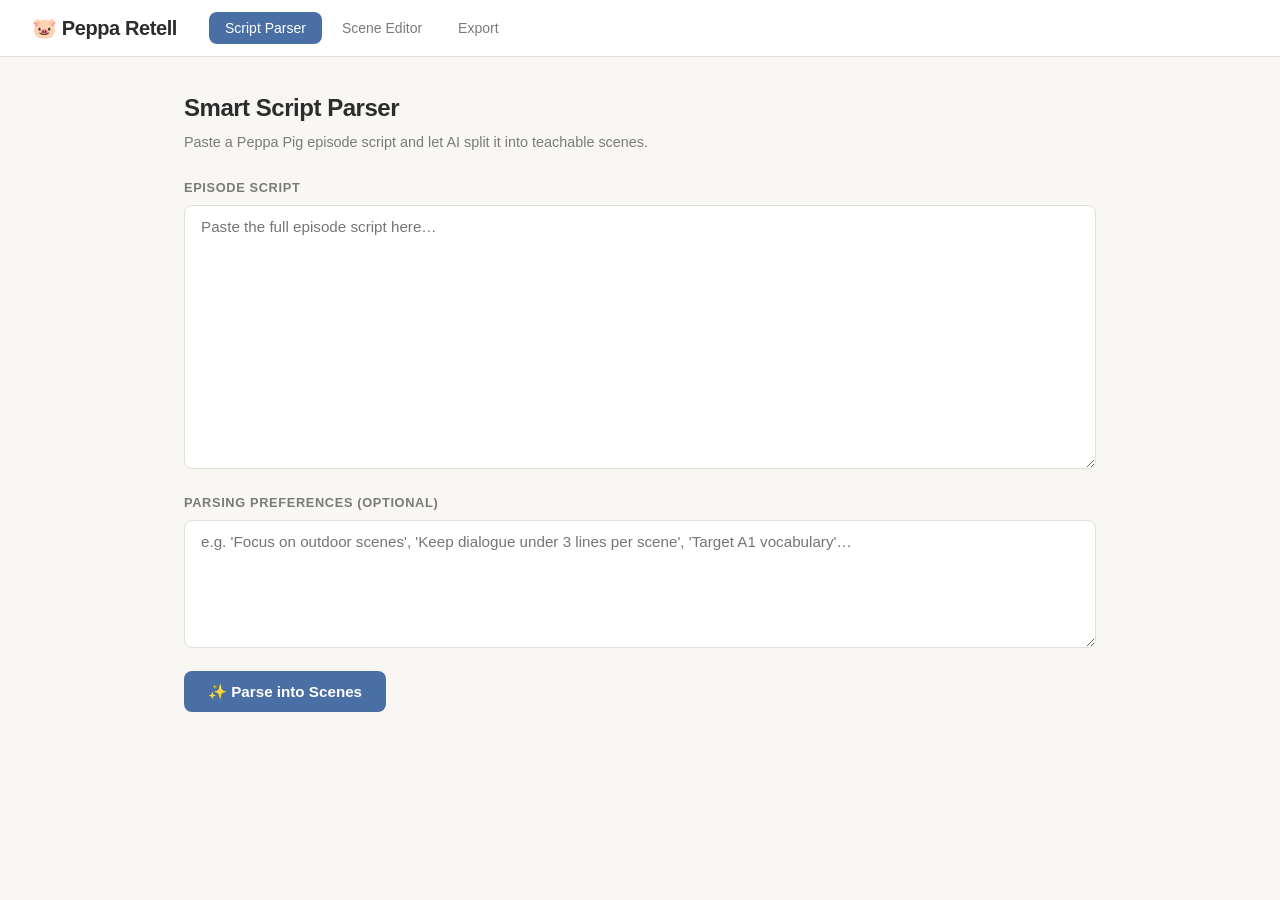
==== teacher/index.html @ 8a66f2bc "Initial commit: Peppa Retell student + teacher app" ====
<!DOCTYPE html>
<html lang="en">
<head>
  <meta charset="UTF-8">
  <meta name="viewport" content="width=device-width, initial-scale=1.0">
  <title>Peppa Retell — Teacher Dashboard</title>
  <link rel="stylesheet" href="style.css">
</head>
<body>
  <header class="top-bar">
    <div class="logo">🐷 Peppa Retell</div>
    <nav>
      <button class="tab active" data-tab="parser">Script Parser</button>
      <button class="tab" data-tab="editor">Scene Editor</button>
      <button class="tab" data-tab="export">Export</button>
    </nav>
  </header>

  <main>
    <!-- ========== TAB 1: Script Parser ========== -->
    <section id="tab-parser" class="tab-panel active">
      <div class="panel-header">
        <h2>Smart Script Parser</h2>
        <p class="subtitle">Paste a Peppa Pig episode script and let AI split it into teachable scenes.</p>
      </div>
      <div class="parser-grid">
        <div class="input-group">
          <label for="script-input">Episode Script</label>
          <textarea id="script-input" rows="14" placeholder="Paste the full episode script here…"></textarea>
        </div>
        <div class="input-group">
          <label for="parse-prefs">Parsing Preferences (optional)</label>
          <textarea id="parse-prefs" rows="6" placeholder="e.g. 'Focus on outdoor scenes', 'Keep dialogue under 3 lines per scene', 'Target A1 vocabulary'…"></textarea>
        </div>
        <button id="btn-parse" class="btn-primary">✨ Parse into Scenes</button>
        <div id="parse-status" class="status-msg hidden"></div>
      </div>
    </section>

    <!-- ========== TAB 2: Scene Editor ========== -->
    <section id="tab-editor" class="tab-panel">
      <div class="panel-header">
        <h2>Scene Editor</h2>
        <p class="subtitle">Fine-tune each scene: upload resources, edit target sentences, and mark blanks.</p>
      </div>
      <div id="scene-list" class="scene-list">
        <p class="empty-state">No scenes yet. Parse a script first.</p>
      </div>
    </section>

    <!-- ========== TAB 3: Export ========== -->
    <section id="tab-export" class="tab-panel">
      <div class="panel-header">
        <h2>Course Pack Export</h2>
        <p class="subtitle">Preview the final JSON and download the complete course package.</p>
      </div>
      <pre id="json-preview" class="json-preview">{ "scenes": [] }</pre>
      <button id="btn-export" class="btn-primary">📦 Export Course Pack</button>
    </section>
  </main>

  <script src="app.js"></script>
</body>
</html>
---- teacher/style.css ----
/* ===== Reset & Base ===== */
*, *::before, *::after { box-sizing: border-box; margin: 0; padding: 0; }

:root {
  --bg: #f8f7f4;
  --surface: #ffffff;
  --border: #e2e0db;
  --text: #2c2c2c;
  --text-muted: #7a7a7a;
  --accent: #4a6fa5;
  --accent-light: #e8eff8;
  --danger: #c0392b;
  --success: #27ae60;
  --radius: 8px;
  --shadow: 0 1px 3px rgba(0,0,0,.08);
  --font: 'Inter', -apple-system, BlinkMacSystemFont, 'Segoe UI', sans-serif;
  --mono: 'SF Mono', 'Fira Code', 'Consolas', monospace;
}

body {
  font-family: var(--font);
  background: var(--bg);
  color: var(--text);
  line-height: 1.6;
  min-height: 100vh;
}

/* ===== Top Bar ===== */
.top-bar {
  display: flex;
  align-items: center;
  gap: 2rem;
  padding: 0.75rem 2rem;
  background: var(--surface);
  border-bottom: 1px solid var(--border);
  position: sticky;
  top: 0;
  z-index: 100;
}

.logo {
  font-size: 1.25rem;
  font-weight: 700;
  letter-spacing: -0.02em;
}

nav { display: flex; gap: 0.25rem; }

.tab {
  padding: 0.5rem 1rem;
  border: none;
  background: transparent;
  font-family: var(--font);
  font-size: 0.875rem;
  font-weight: 500;
  color: var(--text-muted);
  cursor: pointer;
  border-radius: var(--radius);
  transition: all 0.15s;
}
.tab:hover { background: var(--accent-light); color: var(--accent); }
.tab.active { background: var(--accent); color: #fff; }

/* ===== Main Layout ===== */
main {
  max-width: 960px;
  margin: 2rem auto;
  padding: 0 1.5rem;
}

.tab-panel { display: none; }
.tab-panel.active { display: block; }

.panel-header { margin-bottom: 1.5rem; }
.panel-header h2 { font-size: 1.5rem; font-weight: 700; letter-spacing: -0.02em; }
.panel-header .subtitle { color: var(--text-muted); font-size: 0.9rem; margin-top: 0.25rem; }

/* ===== Forms ===== */
.parser-grid { display: flex; flex-direction: column; gap: 1rem; }

.input-group label {
  display: block;
  font-size: 0.8rem;
  font-weight: 600;
  text-transform: uppercase;
  letter-spacing: 0.05em;
  color: var(--text-muted);
  margin-bottom: 0.4rem;
}

textarea, input[type="text"] {
  width: 100%;
  padding: 0.75rem 1rem;
  border: 1px solid var(--border);
  border-radius: var(--radius);
  font-family: var(--font);
  font-size: 0.95rem;
  background: var(--surface);
  resize: vertical;
  transition: border-color 0.15s;
}
textarea:focus, input[type="text"]:focus {
  outline: none;
  border-color: var(--accent);
  box-shadow: 0 0 0 3px var(--accent-light);
}

.btn-primary {
  display: inline-flex;
  align-items: center;
  gap: 0.4rem;
  padding: 0.7rem 1.5rem;
  background: var(--accent);
  color: #fff;
  border: none;
  border-radius: var(--radius);
  font-family: var(--font);
  font-size: 0.95rem;
  font-weight: 600;
  cursor: pointer;
  transition: background 0.15s;
  align-self: flex-start;
}
.btn-primary:hover { background: #3b5d8e; }
.btn-primary:disabled { opacity: 0.5; cursor: not-allowed; }

.btn-secondary {
  padding: 0.4rem 0.8rem;
  background: var(--accent-light);
  color: var(--accent);
  border: 1px solid var(--border);
  border-radius: var(--radius);
  font-family: var(--font);
  font-size: 0.8rem;
  font-weight: 500;
  cursor: pointer;
  transition: all 0.15s;
}
.btn-secondary:hover { background: var(--accent); color: #fff; }

.status-msg {
  padding: 0.6rem 1rem;
  border-radius: var(--radius);
  font-size: 0.85rem;
}
.status-msg.hidden { display: none; }
.status-msg.info { background: var(--accent-light); color: var(--accent); }
.status-msg.error { background: #fdecea; color: var(--danger); }
.status-msg.success { background: #e8f8ef; color: var(--success); }

.empty-state {
  text-align: center;
  padding: 3rem;
  color: var(--text-muted);
  font-style: italic;
}

/* ===== Scene Cards ===== */
.scene-list { display: flex; flex-direction: column; gap: 1.5rem; }

.scene-card {
  background: var(--surface);
  border: 1px solid var(--border);
  border-radius: var(--radius);
  box-shadow: var(--shadow);
  overflow: hidden;
}

.scene-card-header {
  display: flex;
  justify-content: space-between;
  align-items: center;
  padding: 0.75rem 1.25rem;
  background: var(--accent-light);
  border-bottom: 1px solid var(--border);
}
.scene-card-header h3 {
  font-size: 1rem;
  font-weight: 700;
  color: var(--accent);
}

.scene-card-body { padding: 1.25rem; display: flex; flex-direction: column; gap: 1rem; }

/* Upload slots */
.upload-row {
  display: grid;
  grid-template-columns: 1fr 1fr;
  gap: 1rem;
}

.upload-slot {
  border: 2px dashed var(--border);
  border-radius: var(--radius);
  padding: 1.25rem;
  text-align: center;
  cursor: pointer;
  transition: border-color 0.15s, background 0.15s;
  position: relative;
}
.upload-slot:hover { border-color: var(--accent); background: var(--accent-light); }
.upload-slot .slot-label {
  font-size: 0.75rem;
  font-weight: 600;
  text-transform: uppercase;
  letter-spacing: 0.05em;
  color: var(--text-muted);
  margin-bottom: 0.3rem;
}
.upload-slot .slot-icon { font-size: 1.5rem; margin-bottom: 0.25rem; }
.upload-slot input[type="file"] {
  position: absolute;
  inset: 0;
  opacity: 0;
  cursor: pointer;
}
.upload-slot.has-file { border-color: var(--success); background: #e8f8ef; }
.upload-slot .file-name {
  font-size: 0.8rem;
  color: var(--success);
  font-weight: 500;
  word-break: break-all;
}

/* Keywords */
.keywords-row {
  display: flex;
  flex-wrap: wrap;
  gap: 0.4rem;
  align-items: center;
}
.keyword-tag {
  display: inline-flex;
  align-items: center;
  gap: 0.3rem;
  padding: 0.25rem 0.6rem;
  background: var(--accent-light);
  color: var(--accent);
  border-radius: 999px;
  font-size: 0.8rem;
  font-weight: 600;
}
.keyword-tag .remove-kw {
  cursor: pointer;
  font-size: 0.7rem;
  opacity: 0.6;
}
.keyword-tag .remove-kw:hover { opacity: 1; }

.add-keyword-input {
  border: 1px solid var(--border);
  border-radius: 999px;
  padding: 0.2rem 0.6rem;
  font-size: 0.8rem;
  width: 120px;
}

/* Target sentence interactive */
.target-sentence-area {
  background: #fafaf8;
  border: 1px solid var(--border);
  border-radius: var(--radius);
  padding: 1rem;
}
.target-sentence-area .area-label {
  font-size: 0.75rem;
  font-weight: 600;
  text-transform: uppercase;
  letter-spacing: 0.05em;
  color: var(--text-muted);
  margin-bottom: 0.5rem;
}
.target-sentence-area .hint {
  font-size: 0.75rem;
  color: var(--text-muted);
  margin-bottom: 0.5rem;
  font-style: italic;
}

.word-tokens {
  display: flex;
  flex-wrap: wrap;
  gap: 0.35rem;
  line-height: 2;
}
.word-token {
  display: inline-block;
  padding: 0.15rem 0.5rem;
  border-radius: 4px;
  font-size: 1rem;
  cursor: pointer;
  transition: all 0.15s;
  user-select: none;
  border: 1px solid transparent;
}
.word-token:hover { background: var(--accent-light); border-color: var(--accent); }
.word-token.masked {
  background: var(--accent);
  color: #fff;
  border-color: var(--accent);
}

/* Connector dropdown */
.connector-row {
  display: flex;
  align-items: center;
  gap: 0.75rem;
}
.connector-row label {
  font-size: 0.8rem;
  font-weight: 600;
  color: var(--text-muted);
}
.connector-row select {
  padding: 0.35rem 0.75rem;
  border: 1px solid var(--border);
  border-radius: var(--radius);
  font-family: var(--font);
  font-size: 0.9rem;
  background: var(--surface);
}

/* Editable text input for target sentence */
.target-edit-input {
  width: 100%;
  padding: 0.5rem 0.75rem;
  border: 1px solid var(--border);
  border-radius: var(--radius);
  font-family: var(--font);
  font-size: 0.95rem;
  margin-bottom: 0.5rem;
}

/* ===== JSON Preview ===== */
.json-preview {
  background: #1e1e2e;
  color: #cdd6f4;
  padding: 1.5rem;
  border-radius: var(--radius);
  font-family: var(--mono);
  font-size: 0.8rem;
  overflow-x: auto;
  max-height: 500px;
  overflow-y: auto;
  white-space: pre-wrap;
  word-break: break-word;
  margin-bottom: 1rem;
}

/* ===== Responsive ===== */
@media (max-width: 640px) {
  .upload-row { grid-template-columns: 1fr; }
  .top-bar { flex-direction: column; gap: 0.5rem; padding: 0.75rem 1rem; }
  main { padding: 0 1rem; }
}
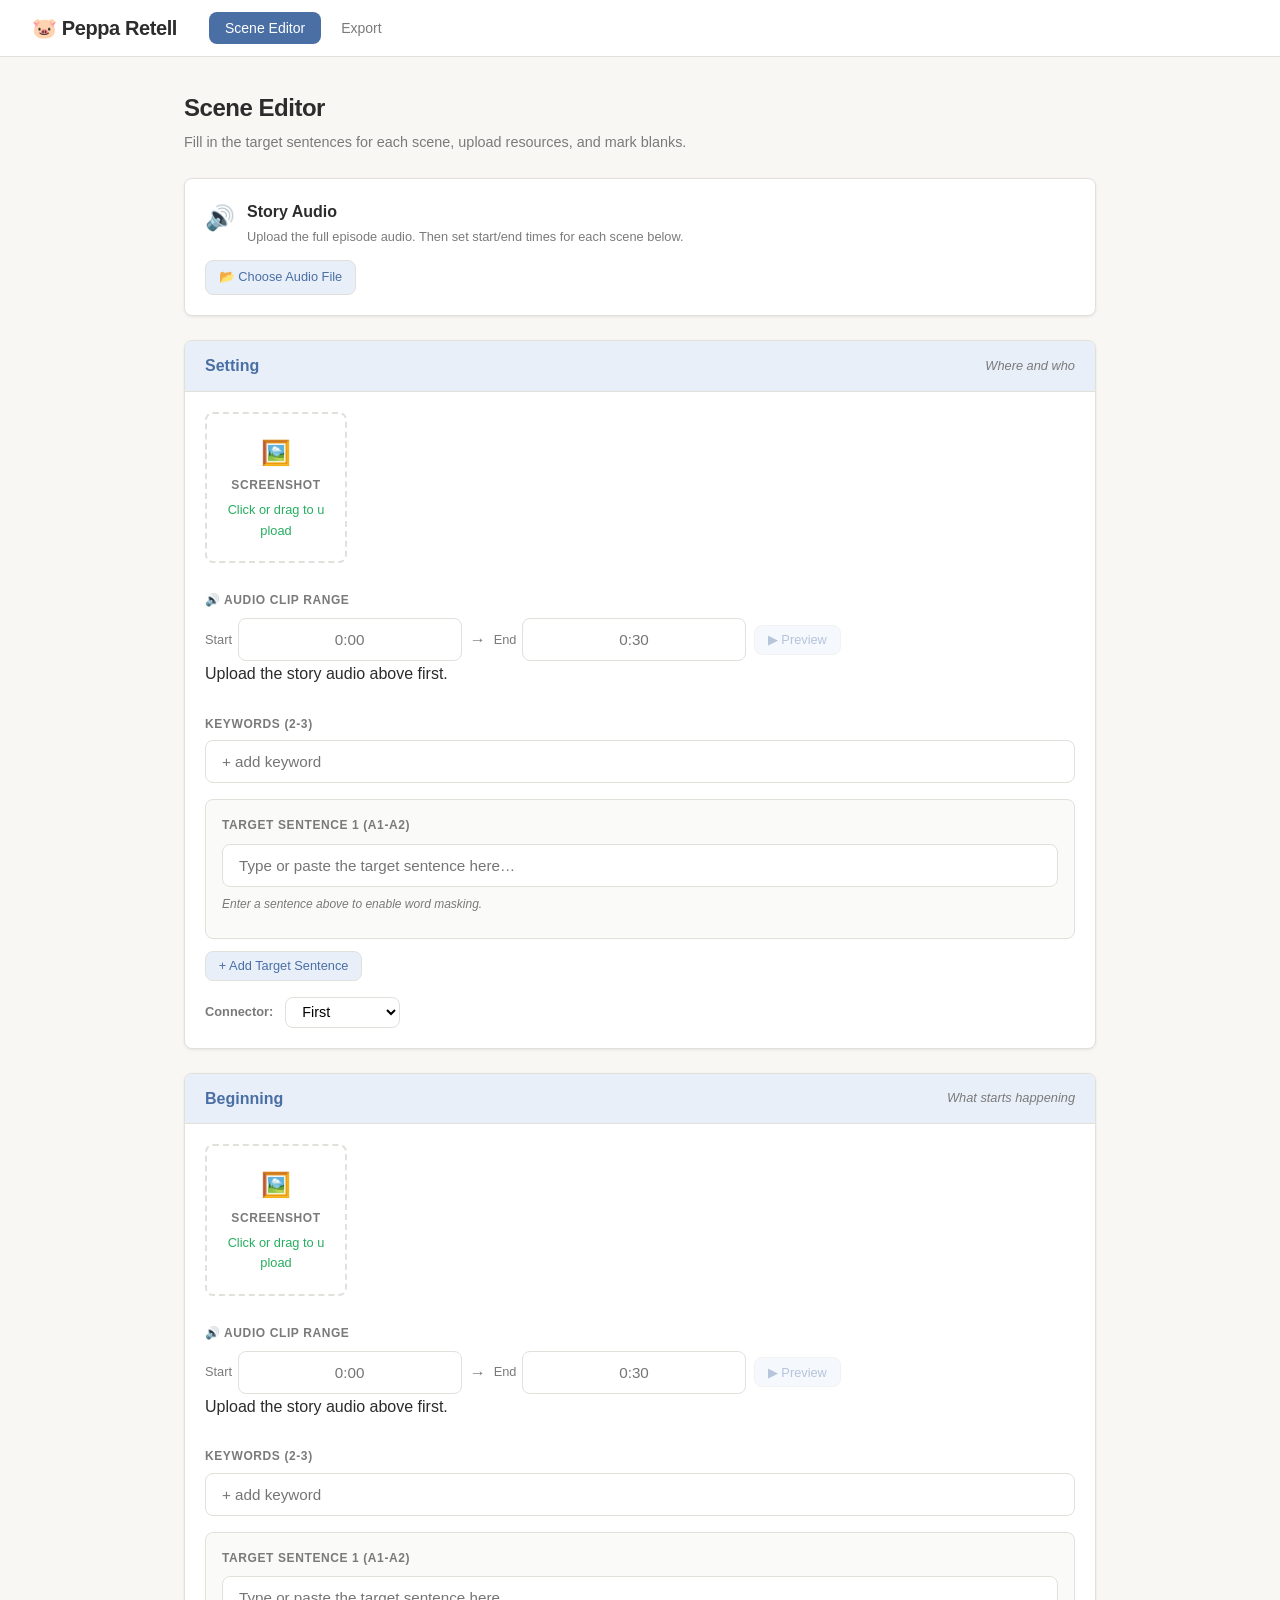
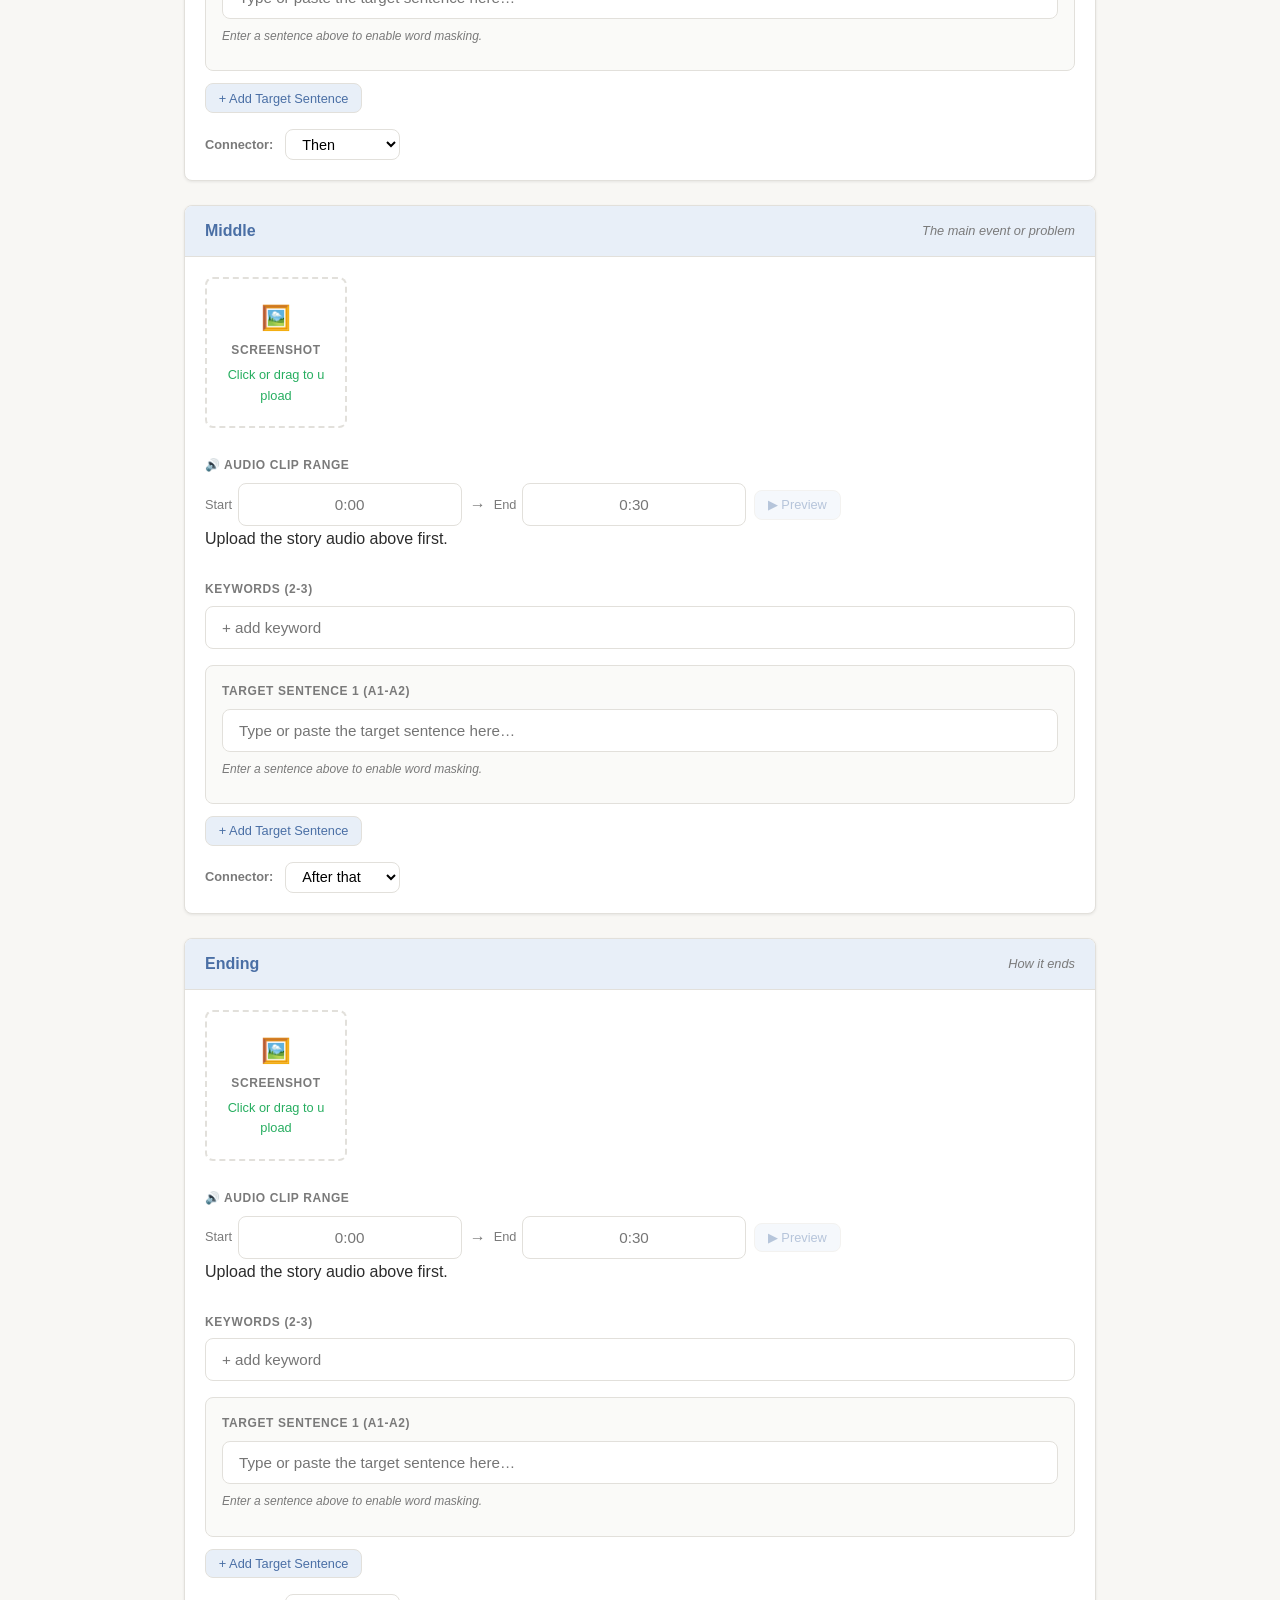
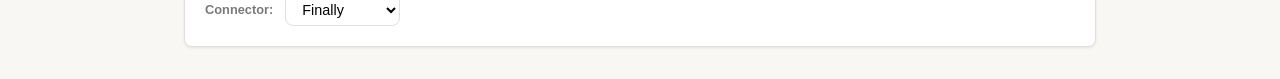
==== commit 2b1bbc85: "教师端重构: 去掉自动解析, 4固定场景手动填入, 全局音频+时间标记, 思维导图导出(完整版+遮词版)" ====
--- a/teacher/index.html
+++ b/teacher/index.html
@@ -10,52 +10,72 @@
   <header class="top-bar">
     <div class="logo">🐷 Peppa Retell</div>
     <nav>
-      <button class="tab active" data-tab="parser">Script Parser</button>
-      <button class="tab" data-tab="editor">Scene Editor</button>
+      <button class="tab active" data-tab="editor">Scene Editor</button>
       <button class="tab" data-tab="export">Export</button>
     </nav>
   </header>
 
   <main>
-    <!-- ========== TAB 1: Script Parser ========== -->
-    <section id="tab-parser" class="tab-panel active">
+    <!-- ========== TAB 1: Scene Editor ========== -->
+    <section id="tab-editor" class="tab-panel active">
       <div class="panel-header">
-        <h2>Smart Script Parser</h2>
-        <p class="subtitle">Paste a Peppa Pig episode script and let AI split it into teachable scenes.</p>
+        <h2>Scene Editor</h2>
+        <p class="subtitle">Fill in the target sentences for each scene, upload resources, and mark blanks.</p>
       </div>
-      <div class="parser-grid">
-        <div class="input-group">
-          <label for="script-input">Episode Script</label>
-          <textarea id="script-input" rows="14" placeholder="Paste the full episode script here…"></textarea>
+
+      <!-- Global Audio Upload -->
+      <div class="global-audio-section">
+        <div class="global-audio-header">
+          <span class="global-audio-icon">🔊</span>
+          <div>
+            <div class="global-audio-title">Story Audio</div>
+            <div class="global-audio-hint">Upload the full episode audio. Then set start/end times for each scene below.</div>
+          </div>
         </div>
-        <div class="input-group">
-          <label for="parse-prefs">Parsing Preferences (optional)</label>
-          <textarea id="parse-prefs" rows="6" placeholder="e.g. 'Focus on outdoor scenes', 'Keep dialogue under 3 lines per scene', 'Target A1 vocabulary'…"></textarea>
+        <div class="global-audio-controls">
+          <label class="btn-secondary upload-audio-btn" for="global-audio-input">
+            📂 Choose Audio File
+            <input type="file" id="global-audio-input" accept="audio/*" hidden>
+          </label>
+          <span id="audio-status"></span>
         </div>
-        <button id="btn-parse" class="btn-primary">✨ Parse into Scenes</button>
-        <div id="parse-status" class="status-msg hidden"></div>
+        <audio id="global-audio-player" controls style="width:100%;margin-top:0.75rem;display:none;"></audio>
       </div>
+
+      <div id="scene-list" class="scene-list"></div>
     </section>
 
-    <!-- ========== TAB 2: Scene Editor ========== -->
-    <section id="tab-editor" class="tab-panel">
-      <div class="panel-header">
-        <h2>Scene Editor</h2>
-        <p class="subtitle">Fine-tune each scene: upload resources, edit target sentences, and mark blanks.</p>
-      </div>
-      <div id="scene-list" class="scene-list">
-        <p class="empty-state">No scenes yet. Parse a script first.</p>
-      </div>
-    </section>
-
-    <!-- ========== TAB 3: Export ========== -->
+    <!-- ========== TAB 2: Export ========== -->
     <section id="tab-export" class="tab-panel">
       <div class="panel-header">
-        <h2>Course Pack Export</h2>
-        <p class="subtitle">Preview the final JSON and download the complete course package.</p>
+        <h2>Export</h2>
+        <p class="subtitle">Download mind maps and course pack.</p>
       </div>
-      <pre id="json-preview" class="json-preview">{ "scenes": [] }</pre>
-      <button id="btn-export" class="btn-primary">📦 Export Course Pack</button>
+
+      <!-- Mind Map Preview -->
+      <div class="export-section">
+        <h3 class="export-section-title">🧠 Mind Maps</h3>
+        <p class="export-section-desc">Two versions: a complete one (answer key) and a masked one (student practice sheet with blanks).</p>
+        <div class="mindmap-preview-row">
+          <div class="mindmap-preview-col">
+            <div class="mindmap-label">Complete Version</div>
+            <div class="mindmap-canvas" id="mindmap-complete"></div>
+            <button class="btn-primary btn-sm" id="btn-dl-mindmap-complete">⬇ Download PNG</button>
+          </div>
+          <div class="mindmap-preview-col">
+            <div class="mindmap-label">Masked Version (Student)</div>
+            <div class="mindmap-canvas" id="mindmap-masked"></div>
+            <button class="btn-primary btn-sm" id="btn-dl-mindmap-masked">⬇ Download PNG</button>
+          </div>
+        </div>
+      </div>
+
+      <!-- JSON Export -->
+      <div class="export-section">
+        <h3 class="export-section-title">📦 Course Pack (JSON)</h3>
+        <pre id="json-preview" class="json-preview">{ "scenes": [] }</pre>
+        <button id="btn-export" class="btn-primary">📦 Export Course Pack</button>
+      </div>
     </section>
   </main>
 
--- a/teacher/style.css
+++ b/teacher/style.css
@@ -155,6 +155,80 @@
   font-style: italic;
 }
 
+/* ===== Global Audio Section ===== */
+.global-audio-section {
+  background: var(--surface);
+  border: 1px solid var(--border);
+  border-radius: var(--radius);
+  box-shadow: var(--shadow);
+  padding: 1.25rem;
+  margin-bottom: 1.5rem;
+}
+.global-audio-header {
+  display: flex;
+  align-items: flex-start;
+  gap: 0.75rem;
+  margin-bottom: 0.75rem;
+}
+.global-audio-icon { font-size: 1.5rem; }
+.global-audio-title { font-weight: 700; font-size: 1rem; }
+.global-audio-hint { font-size: 0.8rem; color: var(--text-muted); margin-top: 0.15rem; }
+.global-audio-controls {
+  display: flex;
+  align-items: center;
+  gap: 1rem;
+}
+.upload-audio-btn { cursor: pointer; }
+.audio-loaded { color: var(--success); font-size: 0.85rem; font-weight: 500; }
+
+/* Audio time range in scene cards */
+.audio-range-row {
+  padding: 0.75rem 0;
+}
+.range-label {
+  font-size: 0.75rem;
+  font-weight: 600;
+  text-transform: uppercase;
+  letter-spacing: 0.05em;
+  color: var(--text-muted);
+  margin-bottom: 0.5rem;
+}
+.range-inputs {
+  display: flex;
+  align-items: center;
+  gap: 0.5rem;
+  flex-wrap: wrap;
+}
+.range-inputs label {
+  font-size: 0.8rem;
+  font-weight: 500;
+  color: var(--text-muted);
+  display: flex;
+  align-items: center;
+  gap: 0.35rem;
+}
+.time-input {
+  width: 70px;
+  padding: 0.35rem 0.5rem;
+  border: 1px solid var(--border);
+  border-radius: var(--radius);
+  font-family: var(--mono);
+  font-size: 0.9rem;
+  text-align: center;
+}
+.time-input:focus {
+  outline: none;
+  border-color: var(--accent);
+  box-shadow: 0 0 0 3px var(--accent-light);
+}
+.range-sep {
+  color: var(--text-muted);
+  font-size: 1rem;
+}
+.btn-preview-audio:disabled { opacity: 0.4; cursor: not-allowed; }
+
+.upload-row-single { grid-template-columns: 1fr; max-width: 300px; }
+
 /* ===== Scene Cards ===== */
 .scene-list { display: flex; flex-direction: column; gap: 1.5rem; }
 
@@ -178,6 +252,11 @@
   font-size: 1rem;
   font-weight: 700;
   color: var(--accent);
+}
+.scene-desc {
+  font-size: 0.8rem;
+  color: var(--text-muted);
+  font-style: italic;
 }
 
 .scene-card-body { padding: 1.25rem; display: flex; flex-direction: column; gap: 1rem; }
@@ -300,6 +379,15 @@
   border-color: var(--accent);
 }
 
+/* Remove sentence button */
+.remove-sent-btn {
+  color: var(--danger);
+  cursor: pointer;
+  font-style: normal;
+  font-weight: 500;
+}
+.remove-sent-btn:hover { text-decoration: underline; }
+
 /* Connector dropdown */
 .connector-row {
   display: flex;
@@ -330,6 +418,43 @@
   font-size: 0.95rem;
   margin-bottom: 0.5rem;
 }
+
+/* ===== Export Sections ===== */
+.export-section {
+  background: var(--surface);
+  border: 1px solid var(--border);
+  border-radius: var(--radius);
+  box-shadow: var(--shadow);
+  padding: 1.5rem;
+  margin-bottom: 1.5rem;
+}
+.export-section-title { font-size: 1.1rem; font-weight: 700; margin-bottom: 0.25rem; }
+.export-section-desc { font-size: 0.85rem; color: var(--text-muted); margin-bottom: 1rem; }
+
+.mindmap-preview-row {
+  display: grid;
+  grid-template-columns: 1fr 1fr;
+  gap: 1.5rem;
+  margin-bottom: 1rem;
+}
+@media (max-width: 768px) {
+  .mindmap-preview-row { grid-template-columns: 1fr; }
+}
+.mindmap-preview-col { display: flex; flex-direction: column; gap: 0.75rem; align-items: center; }
+.mindmap-label { font-size: 0.8rem; font-weight: 600; text-transform: uppercase; letter-spacing: 0.05em; color: var(--text-muted); }
+.mindmap-canvas {
+  width: 100%;
+  min-height: 300px;
+  border: 1px solid var(--border);
+  border-radius: var(--radius);
+  background: #fff;
+  overflow: auto;
+  display: flex;
+  align-items: center;
+  justify-content: center;
+}
+.mindmap-canvas svg { max-width: 100%; height: auto; }
+.btn-sm { font-size: 0.85rem; padding: 0.5rem 1rem; }
 
 /* ===== JSON Preview ===== */
 .json-preview {
